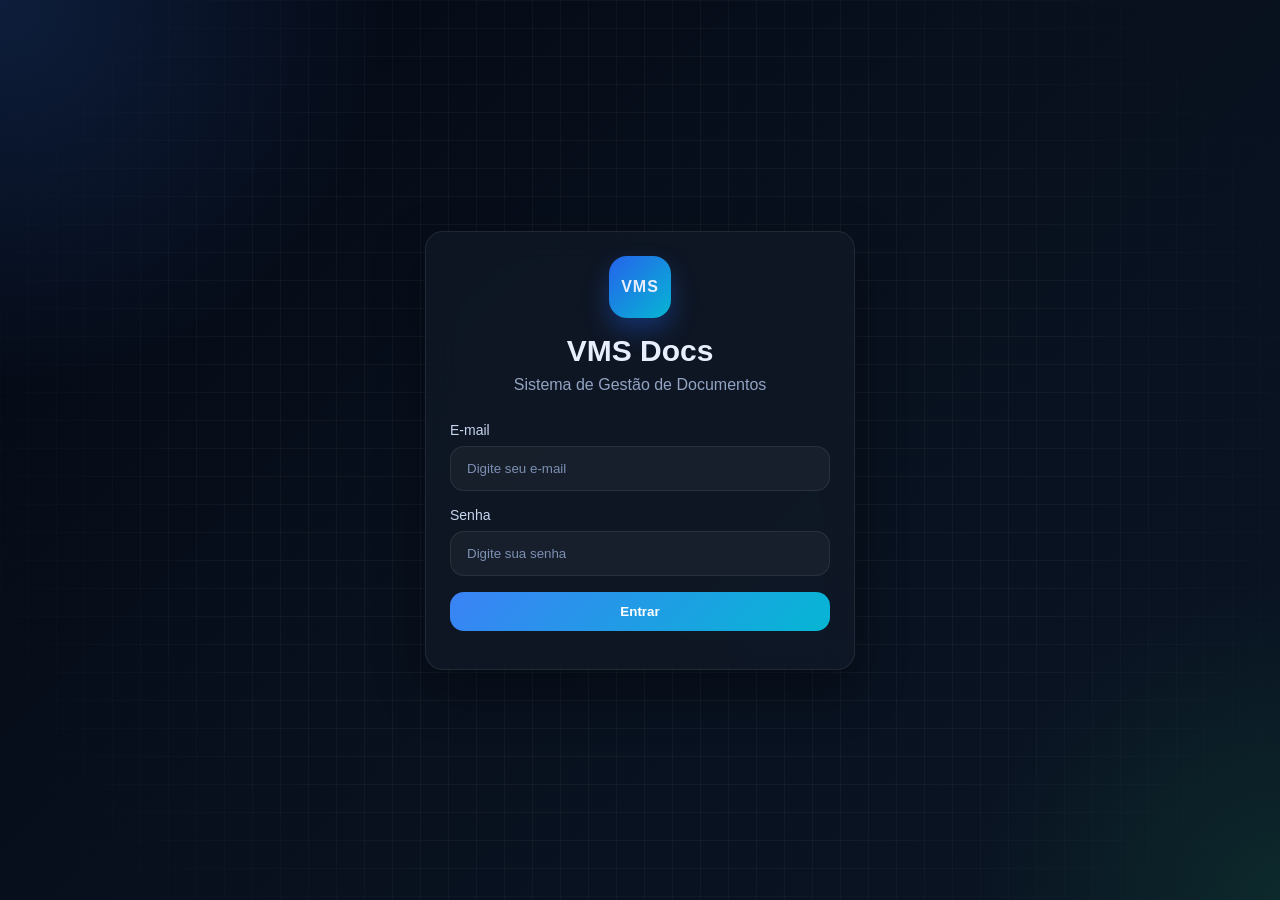
==== frontend/index.html @ 45d4e8c1 "melhorias referente as permições dos usuarios" ====
<!DOCTYPE html>
<html lang="pt-BR">
<head>
  <meta charset="UTF-8">
  <meta name="viewport" content="width=device-width,initial-scale=1.0">
  <title>VMS Docs - Login</title>
  <link rel="stylesheet" href="css/style.css">
</head>
<body class="auth-body">
  <div class="bg-grid"></div>

  <main class="auth-wrapper">
    <section class="glass-card auth-card">
      <div class="brand-block">
        <div class="brand-badge">VMS</div>
        <h1>VMS Docs</h1>
        <p>Sistema de Gestão de Documentos</p>
      </div>

      <div class="form-group">
        <label for="email">E-mail</label>
        <input id="email" type="email" placeholder="Digite seu e-mail">
      </div>

      <div class="form-group">
        <label for="password">Senha</label>
        <input id="password" type="password" placeholder="Digite sua senha">
      </div>

      <button class="btn-primary full" onclick="login()">Entrar</button>
      <p id="msg" class="form-message"></p>
    </section>
  </main>

  <script src="js/api.js"></script>
</body>
</html>
---- frontend/css/style.css ----
:root {
  --bg: #07111f;
  --card: rgba(17, 25, 40, 0.72);
  --card-border: rgba(255, 255, 255, 0.08);
  --text: #e8eefc;
  --muted: #93a4c3;
  --primary: #3b82f6;
  --primary-hover: #2563eb;
  --danger: #ef4444;
  --shadow: 0 20px 50px rgba(0, 0, 0, 0.35);
  --radius: 18px;
}

* { box-sizing: border-box; }

body {
  margin: 0;
  font-family: Inter, Arial, sans-serif;
  color: var(--text);
  background:
    radial-gradient(circle at top left, rgba(59,130,246,0.18), transparent 25%),
    radial-gradient(circle at bottom right, rgba(34,197,94,0.12), transparent 20%),
    linear-gradient(135deg, #030712, #08101d 45%, #0a1424);
  min-height: 100vh;
}

.bg-grid {
  position: fixed;
  inset: 0;
  background-image:
    linear-gradient(rgba(255,255,255,0.04) 1px, transparent 1px),
    linear-gradient(90deg, rgba(255,255,255,0.04) 1px, transparent 1px);
  background-size: 28px 28px;
  mask-image: radial-gradient(circle at center, black 50%, transparent 95%);
  pointer-events: none;
}

.auth-wrapper {
  min-height: 100vh;
  display: flex;
  align-items: center;
  justify-content: center;
  padding: 24px;
}

.glass-card,
.glass-bar {
  backdrop-filter: blur(16px);
  -webkit-backdrop-filter: blur(16px);
  background: var(--card);
  border: 1px solid var(--card-border);
  box-shadow: var(--shadow);
}

.auth-card {
  width: 100%;
  max-width: 430px;
  padding: 32px;
  border-radius: var(--radius);
}

.brand-block { text-align: center; margin-bottom: 28px; }

.brand-badge {
  width: 62px;
  height: 62px;
  margin: 0 auto 16px;
  border-radius: 18px;
  display: grid;
  place-items: center;
  font-weight: 700;
  letter-spacing: 1px;
  background: linear-gradient(135deg, #2563eb, #06b6d4);
  box-shadow: 0 12px 25px rgba(37, 99, 235, 0.35);
}

.brand-badge.small {
  width: 44px;
  height: 44px;
  margin: 0;
  font-size: 12px;
}

.brand-block h1 { margin: 0; font-size: 30px; }
.brand-block p { margin-top: 8px; color: var(--muted); }

.form-group { margin-bottom: 16px; }

label {
  display: block;
  margin-bottom: 8px;
  color: #c8d5ef;
  font-size: 14px;
}

input, select {
  width: 100%;
  padding: 14px 16px;
  border-radius: 14px;
  border: 1px solid rgba(255,255,255,0.08);
  background: rgba(255,255,255,0.04);
  color: var(--text);
  outline: none;
}

input::placeholder { color: #7d90b3; }

button {
  border: none;
  border-radius: 14px;
  padding: 12px 18px;
  font-weight: 600;
  cursor: pointer;
  transition: 0.2s ease;
}

button:hover { transform: translateY(-1px); }
.full { width: 100%; }

.btn-primary {
  background: linear-gradient(135deg, var(--primary), #06b6d4);
  color: white;
}

.btn-primary:hover {
  background: linear-gradient(135deg, var(--primary-hover), #0891b2);
}

.btn-secondary {
  background: rgba(255,255,255,0.08);
  color: var(--text);
}

.btn-danger {
  background: rgba(239,68,68,0.18);
  color: #fecaca;
}

.form-message {
  margin-top: 14px;
  color: var(--muted);
  font-size: 14px;
}

.layout {
  display: grid;
  grid-template-columns: 260px 1fr;
  gap: 20px;
  padding: 20px;
}

.sidebar {
  min-height: calc(100vh - 40px);
  border-radius: var(--radius);
  padding: 20px;
  display: flex;
  flex-direction: column;
  gap: 20px;
}

.sidebar-brand {
  display: flex;
  gap: 12px;
  align-items: center;
}

.sidebar-brand h2 {
  margin: 0;
  font-size: 20px;
}

.sidebar-brand p {
  margin: 4px 0 0;
  color: var(--muted);
  font-size: 13px;
}

.sidebar-nav {
  display: flex;
  flex-direction: column;
  gap: 8px;
}

.sidebar-nav a {
  color: #d7e3fb;
  text-decoration: none;
  padding: 12px 14px;
  border-radius: 12px;
  background: rgba(255,255,255,0.03);
}

.sidebar-nav a.active,
.sidebar-nav a:hover {
  background: rgba(59,130,246,0.16);
}

.content {
  display: flex;
  flex-direction: column;
  gap: 20px;
}

.topbar {
  border-radius: var(--radius);
  padding: 18px 24px;
}

.topbar h1 {
  margin: 0;
}

.topbar p {
  margin: 6px 0 0;
  color: var(--muted);
}

.glass-card {
  border-radius: var(--radius);
  padding: 24px;
}

.toolbar {
  display: flex;
  gap: 10px;
  margin-bottom: 20px;
}

.grid-2 {
  display: grid;
  grid-template-columns: 1fr 1fr;
  gap: 20px;
}

.table-wrapper {
  overflow-x: auto;
}

.modern-table {
  width: 100%;
  border-collapse: collapse;
}

.modern-table thead th {
  text-align: left;
  font-size: 13px;
  color: #b7c5e0;
  padding: 14px 12px;
  border-bottom: 1px solid rgba(255,255,255,0.08);
}

.modern-table tbody td {
  padding: 14px 12px;
  border-bottom: 1px solid rgba(255,255,255,0.06);
}

.modern-table tbody tr:hover {
  background: rgba(255,255,255,0.03);
}

.status-badge {
  display: inline-flex;
  align-items: center;
  padding: 6px 10px;
  border-radius: 999px;
  font-size: 12px;
  font-weight: 700;
}

.status-pending {
  background: rgba(245,158,11,0.16);
  color: #fcd34d;
}

.status-signed,
.status-read {
  background: rgba(34,197,94,0.16);
  color: #86efac;
}

.status-sent {
  background: rgba(59,130,246,0.16);
  color: #93c5fd;
}

.status-returned {
  background: rgba(168,85,247,0.18);
  color: #d8b4fe;
}

.action-row {
  display: flex;
  gap: 8px;
  flex-wrap: wrap;
}

.small-btn {
  padding: 8px 12px;
  border-radius: 10px;
  font-size: 12px;
}

.viewer-card {
  min-height: 520px;
}

.viewer-toolbar {
  display: flex;
  justify-content: space-between;
  gap: 16px;
  align-items: flex-start;
  margin-bottom: 18px;
}

.muted-text {
  color: var(--muted);
}

.pdf-container {
  display: flex;
  flex-direction: column;
  gap: 24px;
}

.pdf-page-wrapper {
  position: relative;
  width: fit-content;
  max-width: 100%;
}

.pdf-page-canvas {
  border: 1px solid rgba(255,255,255,0.1);
  border-radius: 12px;
  display: block;
  max-width: 100%;
}

.signature-preview {
  position: absolute;
  width: 230px;
  min-height: 72px;
  background: rgba(235, 244, 255, 0.95);
  border: 2px solid #2563eb;
  border-radius: 10px;
  padding: 8px;
  color: #111827;
  font-size: 12px;
  pointer-events: none;
  box-shadow: 0 8px 20px rgba(0,0,0,0.15);
}

.folders-grid {
  display: grid;
  grid-template-columns: repeat(auto-fill, minmax(220px, 1fr));
  gap: 18px;
  margin-top: 18px;
}

.folder-card {
  border-radius: 18px;
  padding: 20px;
  background: rgba(255,255,255,0.04);
  border: 1px solid rgba(255,255,255,0.06);
  cursor: pointer;
  transition: 0.2s ease;
}

.folder-card:hover {
  transform: translateY(-3px);
  background: rgba(59,130,246,0.10);
  border-color: rgba(59,130,246,0.25);
}

.folder-icon {
  font-size: 42px;
  margin-bottom: 12px;
}

.folder-card h4 {
  margin: 0 0 8px;
  font-size: 18px;
  color: var(--text);
}

.folder-card p {
  margin: 0;
  color: var(--muted);
  font-size: 14px;
}

@media (max-width: 980px) {
  .layout {
    grid-template-columns: 1fr;
  }

  .sidebar {
    min-height: auto;
  }

  .grid-2 {
    grid-template-columns: 1fr;
  }

  .toolbar,
  .viewer-toolbar {
    flex-direction: column;
  }
}
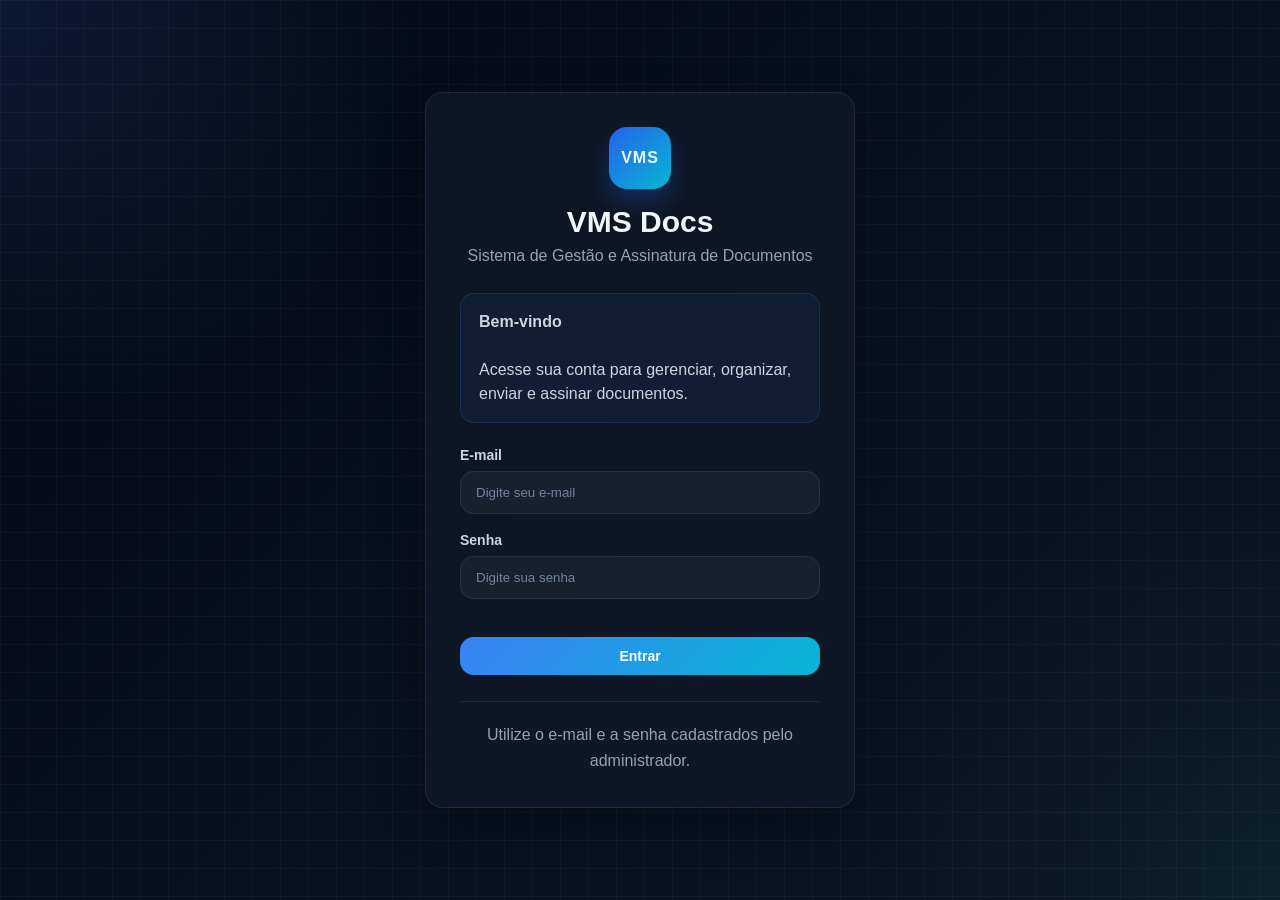
==== commit 9fb04080: "melhoriras de forma geral no sistema" ====
--- a/frontend/index.html
+++ b/frontend/index.html
@@ -1,37 +1,190 @@
 <!DOCTYPE html>
 <html lang="pt-BR">
+
 <head>
-  <meta charset="UTF-8">
-  <meta name="viewport" content="width=device-width,initial-scale=1.0">
-  <title>VMS Docs - Login</title>
-  <link rel="stylesheet" href="css/style.css">
+
+    <meta charset="UTF-8">
+
+    <meta
+            name="viewport"
+            content="width=device-width, initial-scale=1.0"
+    >
+
+    <title>
+        Login - VMS Docs
+    </title>
+
+    <link
+            rel="stylesheet"
+            href="css/style.css"
+    >
+
 </head>
-<body class="auth-body">
-  <div class="bg-grid"></div>
 
-  <main class="auth-wrapper">
-    <section class="glass-card auth-card">
-      <div class="brand-block">
-        <div class="brand-badge">VMS</div>
-        <h1>VMS Docs</h1>
-        <p>Sistema de Gestão de Documentos</p>
-      </div>
 
-      <div class="form-group">
-        <label for="email">E-mail</label>
-        <input id="email" type="email" placeholder="Digite seu e-mail">
-      </div>
+<body>
 
-      <div class="form-group">
-        <label for="password">Senha</label>
-        <input id="password" type="password" placeholder="Digite sua senha">
-      </div>
+<div class="bg-grid"></div>
 
-      <button class="btn-primary full" onclick="login()">Entrar</button>
-      <p id="msg" class="form-message"></p>
+
+<div class="auth-wrapper">
+
+    <section class="auth-card glass-card">
+
+
+        <!-- =========================================
+             MARCA
+        ========================================== -->
+
+        <div class="brand-block">
+
+            <div class="brand-badge">
+                VMS
+            </div>
+
+            <h1>
+                VMS Docs
+            </h1>
+
+            <p>
+                Sistema de Gestão e Assinatura de Documentos
+            </p>
+
+        </div>
+
+
+        <!-- =========================================
+             APRESENTAÇÃO
+        ========================================== -->
+
+        <div
+                class="info-box"
+                style="margin-bottom: 24px;"
+        >
+
+            <strong>
+                Bem-vindo
+            </strong>
+
+            <br><br>
+
+            Acesse sua conta para gerenciar,
+            organizar, enviar e assinar documentos.
+
+        </div>
+
+
+        <!-- =========================================
+             LOGIN
+        ========================================== -->
+
+        <div class="form-group">
+
+            <label for="email">
+                E-mail
+            </label>
+
+            <input
+                    type="email"
+                    id="email"
+                    placeholder="Digite seu e-mail"
+                    autocomplete="email"
+            >
+
+        </div>
+
+
+        <div class="form-group">
+
+            <label for="password">
+                Senha
+            </label>
+
+            <input
+                    type="password"
+                    id="password"
+                    placeholder="Digite sua senha"
+                    autocomplete="current-password"
+            >
+
+        </div>
+
+
+        <!-- MENSAGEM -->
+
+        <div
+                id="msg"
+                class="form-message"
+        ></div>
+
+
+        <!-- BOTÃO -->
+
+        <button
+                class="btn-primary full"
+                onclick="login()"
+        >
+            Entrar
+        </button>
+
+
+        <!-- =========================================
+             INFORMAÇÕES
+        ========================================== -->
+
+        <div
+                style="
+                    margin-top: 26px;
+                    padding-top: 20px;
+                    border-top: 1px solid var(--border);
+                "
+        >
+
+            <p
+                    class="muted-text"
+                    style="
+                        margin: 0;
+                        text-align: center;
+                        line-height: 1.6;
+                    "
+            >
+                Utilize o e-mail e a senha
+                cadastrados pelo administrador.
+            </p>
+
+        </div>
+
+
     </section>
-  </main>
 
-  <script src="js/api.js"></script>
+</div>
+
+
+<script src="js/api.js"></script>
+
+
+<script>
+
+    /*
+     * Permite entrar pressionando ENTER.
+     */
+
+    document.addEventListener(
+        "keydown",
+        function (event) {
+
+            if (
+                event.key === "Enter"
+            ) {
+
+                login();
+            }
+        }
+    );
+
+</script>
+
+
 </body>
+
 </html>
--- a/frontend/css/style.css
+++ b/frontend/css/style.css
@@ -1,407 +1,1852 @@
 :root {
-  --bg: #07111f;
-  --card: rgba(17, 25, 40, 0.72);
-  --card-border: rgba(255, 255, 255, 0.08);
-  --text: #e8eefc;
-  --muted: #93a4c3;
-  --primary: #3b82f6;
-  --primary-hover: #2563eb;
-  --danger: #ef4444;
-  --shadow: 0 20px 50px rgba(0, 0, 0, 0.35);
-  --radius: 18px;
-}
-
-* { box-sizing: border-box; }
+    --bg-main: #07111f;
+    --bg-secondary: #0c1727;
+
+    --card-bg: rgba(17, 25, 40, 0.78);
+    --card-bg-soft: rgba(255, 255, 255, 0.035);
+
+    --border: rgba(255, 255, 255, 0.08);
+    --border-strong: rgba(255, 255, 255, 0.14);
+
+    --text-primary: #f1f5f9;
+    --text-secondary: #cbd5e1;
+    --text-muted: #94a3b8;
+
+    --primary: #3b82f6;
+    --primary-hover: #2563eb;
+    --primary-soft: rgba(59, 130, 246, 0.14);
+
+    --success: #22c55e;
+    --success-soft: rgba(34, 197, 94, 0.14);
+
+    --warning: #f59e0b;
+    --warning-soft: rgba(245, 158, 11, 0.14);
+
+    --danger: #ef4444;
+    --danger-soft: rgba(239, 68, 68, 0.14);
+
+    --purple: #a855f7;
+    --purple-soft: rgba(168, 85, 247, 0.15);
+
+    --radius-sm: 10px;
+    --radius-md: 14px;
+    --radius-lg: 18px;
+
+    --shadow:
+        0 18px 45px rgba(0, 0, 0, 0.28);
+}
+
+
+/* =====================================================
+   TEMA CLARO
+===================================================== */
+
+html[data-theme="light"] {
+    --bg-main: #f4f7fb;
+    --bg-secondary: #ffffff;
+
+    --card-bg: rgba(255, 255, 255, 0.94);
+    --card-bg-soft: rgba(15, 23, 42, 0.035);
+
+    --border: rgba(15, 23, 42, 0.12);
+    --border-strong: rgba(15, 23, 42, 0.20);
+
+    --text-primary: #172033;
+    --text-secondary: #334155;
+    --text-muted: #64748b;
+
+    --primary: #2563eb;
+    --primary-hover: #1d4ed8;
+    --primary-soft: rgba(37, 99, 235, 0.10);
+
+    --success: #16a34a;
+    --success-soft: rgba(22, 163, 74, 0.10);
+
+    --warning: #d97706;
+    --warning-soft: rgba(217, 119, 6, 0.10);
+
+    --danger: #dc2626;
+    --danger-soft: rgba(220, 38, 38, 0.10);
+
+    --purple: #9333ea;
+    --purple-soft: rgba(147, 51, 234, 0.10);
+
+    --shadow:
+        0 18px 45px rgba(15, 23, 42, 0.10);
+}
+
+
+/* =====================================================
+   RESET
+===================================================== */
+
+* {
+    box-sizing: border-box;
+}
+
+html {
+    scroll-behavior: smooth;
+}
 
 body {
-  margin: 0;
-  font-family: Inter, Arial, sans-serif;
-  color: var(--text);
-  background:
-    radial-gradient(circle at top left, rgba(59,130,246,0.18), transparent 25%),
-    radial-gradient(circle at bottom right, rgba(34,197,94,0.12), transparent 20%),
-    linear-gradient(135deg, #030712, #08101d 45%, #0a1424);
-  min-height: 100vh;
-}
+    margin: 0;
+
+    min-height: 100vh;
+
+    font-family:
+        Inter,
+        Arial,
+        Helvetica,
+        sans-serif;
+
+    color:
+        var(--text-primary);
+
+    background:
+        radial-gradient(
+            circle at top left,
+            rgba(59, 130, 246, 0.15),
+            transparent 28%
+        ),
+        radial-gradient(
+            circle at bottom right,
+            rgba(34, 197, 94, 0.08),
+            transparent 25%
+        ),
+        linear-gradient(
+            135deg,
+            #030712,
+            #08101d 45%,
+            #0a1424
+        );
+}
+
+html[data-theme="light"] body {
+    background:
+        radial-gradient(
+            circle at top left,
+            rgba(37, 99, 235, 0.08),
+            transparent 28%
+        ),
+        radial-gradient(
+            circle at bottom right,
+            rgba(14, 165, 233, 0.06),
+            transparent 25%
+        ),
+        linear-gradient(
+            135deg,
+            #f8fafc,
+            #f1f5f9 45%,
+            #eaf0f8
+        );
+}
+
+a {
+    color: inherit;
+}
+
+button,
+input,
+select,
+textarea {
+    font-family: inherit;
+}
+
+
+/* =====================================================
+   FUNDO
+===================================================== */
 
 .bg-grid {
-  position: fixed;
-  inset: 0;
-  background-image:
-    linear-gradient(rgba(255,255,255,0.04) 1px, transparent 1px),
-    linear-gradient(90deg, rgba(255,255,255,0.04) 1px, transparent 1px);
-  background-size: 28px 28px;
-  mask-image: radial-gradient(circle at center, black 50%, transparent 95%);
-  pointer-events: none;
-}
-
-.auth-wrapper {
-  min-height: 100vh;
-  display: flex;
-  align-items: center;
-  justify-content: center;
-  padding: 24px;
-}
+    position: fixed;
+
+    inset: 0;
+
+    pointer-events: none;
+
+    background-image:
+        linear-gradient(
+            rgba(255, 255, 255, 0.035) 1px,
+            transparent 1px
+        ),
+        linear-gradient(
+            90deg,
+            rgba(255, 255, 255, 0.035) 1px,
+            transparent 1px
+        );
+
+    background-size:
+        28px 28px;
+}
+
+html[data-theme="light"] .bg-grid {
+    background-image:
+        linear-gradient(
+            rgba(15, 23, 42, 0.045) 1px,
+            transparent 1px
+        ),
+        linear-gradient(
+            90deg,
+            rgba(15, 23, 42, 0.045) 1px,
+            transparent 1px
+        );
+}
+
+
+/* =====================================================
+   CARDS
+===================================================== */
 
 .glass-card,
 .glass-bar {
-  backdrop-filter: blur(16px);
-  -webkit-backdrop-filter: blur(16px);
-  background: var(--card);
-  border: 1px solid var(--card-border);
-  box-shadow: var(--shadow);
+    background:
+        var(--card-bg);
+
+    border:
+        1px solid
+        var(--border);
+
+    box-shadow:
+        var(--shadow);
+
+    backdrop-filter:
+        blur(16px);
+
+    -webkit-backdrop-filter:
+        blur(16px);
+}
+
+.glass-card {
+    border-radius:
+        var(--radius-lg);
+
+    padding:
+        24px;
+}
+
+.glass-bar {
+    border-radius:
+        var(--radius-lg);
+}
+
+
+/* =====================================================
+   LOGIN
+===================================================== */
+
+.auth-wrapper {
+    min-height:
+        100vh;
+
+    display:
+        flex;
+
+    align-items:
+        center;
+
+    justify-content:
+        center;
+
+    padding:
+        24px;
 }
 
 .auth-card {
-  width: 100%;
-  max-width: 430px;
-  padding: 32px;
-  border-radius: var(--radius);
-}
-
-.brand-block { text-align: center; margin-bottom: 28px; }
+    width:
+        100%;
+
+    max-width:
+        430px;
+
+    padding:
+        34px;
+}
+
+.brand-block {
+    text-align:
+        center;
+
+    margin-bottom:
+        28px;
+}
 
 .brand-badge {
-  width: 62px;
-  height: 62px;
-  margin: 0 auto 16px;
-  border-radius: 18px;
-  display: grid;
-  place-items: center;
-  font-weight: 700;
-  letter-spacing: 1px;
-  background: linear-gradient(135deg, #2563eb, #06b6d4);
-  box-shadow: 0 12px 25px rgba(37, 99, 235, 0.35);
+    width:
+        62px;
+
+    height:
+        62px;
+
+    margin:
+        0 auto 16px;
+
+    border-radius:
+        18px;
+
+    display:
+        grid;
+
+    place-items:
+        center;
+
+    font-weight:
+        800;
+
+    letter-spacing:
+        1px;
+
+    background:
+        linear-gradient(
+            135deg,
+            #2563eb,
+            #06b6d4
+        );
+
+    box-shadow:
+        0 12px 25px
+        rgba(37, 99, 235, 0.3);
 }
 
 .brand-badge.small {
-  width: 44px;
-  height: 44px;
-  margin: 0;
-  font-size: 12px;
-}
-
-.brand-block h1 { margin: 0; font-size: 30px; }
-.brand-block p { margin-top: 8px; color: var(--muted); }
-
-.form-group { margin-bottom: 16px; }
+    width:
+        44px;
+
+    height:
+        44px;
+
+    margin:
+        0;
+
+    font-size:
+        12px;
+}
+
+.brand-block h1 {
+    margin:
+        0;
+
+    font-size:
+        30px;
+}
+
+.brand-block p {
+    margin:
+        8px 0 0;
+
+    color:
+        var(--text-muted);
+}
+
+
+/* =====================================================
+   FORMULÁRIOS
+===================================================== */
+
+.form-group {
+    margin-bottom:
+        18px;
+}
 
 label {
-  display: block;
-  margin-bottom: 8px;
-  color: #c8d5ef;
-  font-size: 14px;
-}
-
-input, select {
-  width: 100%;
-  padding: 14px 16px;
-  border-radius: 14px;
-  border: 1px solid rgba(255,255,255,0.08);
-  background: rgba(255,255,255,0.04);
-  color: var(--text);
-  outline: none;
-}
-
-input::placeholder { color: #7d90b3; }
+    display:
+        block;
+
+    margin-bottom:
+        8px;
+
+    font-size:
+        14px;
+
+    font-weight:
+        600;
+
+    color:
+        var(--text-secondary);
+}
+
+input,
+select,
+textarea {
+    width:
+        100%;
+
+    padding:
+        13px 15px;
+
+    color:
+        var(--text-primary);
+
+    background:
+        rgba(255, 255, 255, 0.045);
+
+    border:
+        1px solid
+        var(--border);
+
+    border-radius:
+        var(--radius-md);
+
+    outline:
+        none;
+}
+
+input:focus,
+select:focus,
+textarea:focus {
+    border-color:
+        rgba(59, 130, 246, 0.7);
+
+    box-shadow:
+        0 0 0 3px
+        rgba(59, 130, 246, 0.1);
+}
+
+input::placeholder,
+textarea::placeholder {
+    color:
+        #73839f;
+}
+
+textarea {
+    resize:
+        vertical;
+
+    min-height:
+        110px;
+}
+
+select option {
+    background:
+        #111827;
+
+    color:
+        white;
+}
+
+html[data-theme="light"] input,
+html[data-theme="light"] select,
+html[data-theme="light"] textarea {
+    color:
+        #172033;
+
+    background:
+        rgba(255, 255, 255, 0.88);
+
+    border-color:
+        rgba(15, 23, 42, 0.14);
+}
+
+html[data-theme="light"] input::placeholder,
+html[data-theme="light"] textarea::placeholder {
+    color:
+        #94a3b8;
+}
+
+html[data-theme="light"] select option {
+    color:
+        #172033;
+
+    background:
+        white;
+}
+
+.form-message {
+    margin-top:
+        14px;
+
+    min-height:
+        20px;
+
+    color:
+        var(--text-muted);
+
+    font-size:
+        14px;
+}
+
+
+/* =====================================================
+   BOTÕES
+===================================================== */
 
 button {
-  border: none;
-  border-radius: 14px;
-  padding: 12px 18px;
-  font-weight: 600;
-  cursor: pointer;
-  transition: 0.2s ease;
-}
-
-button:hover { transform: translateY(-1px); }
-.full { width: 100%; }
+    border:
+        none;
+
+    border-radius:
+        var(--radius-md);
+
+    padding:
+        11px 17px;
+
+    font-size:
+        14px;
+
+    font-weight:
+        700;
+
+    cursor:
+        pointer;
+
+    transition:
+        0.15s;
+}
+
+button:hover {
+    transform:
+        translateY(-1px);
+}
+
+button:disabled {
+    cursor:
+        not-allowed;
+
+    opacity:
+        0.55;
+
+    transform:
+        none;
+}
+
+.full {
+    width:
+        100%;
+}
 
 .btn-primary {
-  background: linear-gradient(135deg, var(--primary), #06b6d4);
-  color: white;
+    color:
+        white;
+
+    background:
+        linear-gradient(
+            135deg,
+            var(--primary),
+            #06b6d4
+        );
 }
 
 .btn-primary:hover {
-  background: linear-gradient(135deg, var(--primary-hover), #0891b2);
+    background:
+        linear-gradient(
+            135deg,
+            var(--primary-hover),
+            #0891b2
+        );
 }
 
 .btn-secondary {
-  background: rgba(255,255,255,0.08);
-  color: var(--text);
+    color:
+        var(--text-primary);
+
+    background:
+        rgba(255, 255, 255, 0.075);
+
+    border:
+        1px solid
+        var(--border);
+}
+
+html[data-theme="light"] .btn-secondary {
+    color:
+        #334155;
+
+    background:
+        rgba(15, 23, 42, 0.05);
+
+    border:
+        1px solid
+        rgba(15, 23, 42, 0.12);
 }
 
 .btn-danger {
-  background: rgba(239,68,68,0.18);
-  color: #fecaca;
-}
-
-.form-message {
-  margin-top: 14px;
-  color: var(--muted);
-  font-size: 14px;
-}
+    color:
+        #fecaca;
+
+    background:
+        var(--danger-soft);
+}
+
+.small-btn {
+    padding:
+        8px 12px;
+
+    font-size:
+        12px;
+
+    border-radius:
+        var(--radius-sm);
+}
+
+
+/* =====================================================
+   LAYOUT
+===================================================== */
 
 .layout {
-  display: grid;
-  grid-template-columns: 260px 1fr;
-  gap: 20px;
-  padding: 20px;
-}
+    display:
+        grid;
+
+    grid-template-columns:
+        270px 1fr;
+
+    gap:
+        20px;
+
+    padding:
+        20px;
+
+    min-height:
+        100vh;
+}
+
+
+/* =====================================================
+   SIDEBAR
+===================================================== */
 
 .sidebar {
-  min-height: calc(100vh - 40px);
-  border-radius: var(--radius);
-  padding: 20px;
-  display: flex;
-  flex-direction: column;
-  gap: 20px;
+    min-height:
+        calc(100vh - 40px);
+
+    padding:
+        20px;
+
+    display:
+        flex;
+
+    flex-direction:
+        column;
+
+    gap:
+        22px;
+
+    position:
+        sticky;
+
+    top:
+        20px;
+
+    align-self:
+        start;
 }
 
 .sidebar-brand {
-  display: flex;
-  gap: 12px;
-  align-items: center;
+    display:
+        flex;
+
+    gap:
+        12px;
+
+    align-items:
+        center;
+
+    padding-bottom:
+        18px;
+
+    border-bottom:
+        1px solid
+        var(--border);
 }
 
 .sidebar-brand h2 {
-  margin: 0;
-  font-size: 20px;
+    margin:
+        0;
+
+    font-size:
+        20px;
 }
 
 .sidebar-brand p {
-  margin: 4px 0 0;
-  color: var(--muted);
-  font-size: 13px;
+    margin:
+        4px 0 0;
+
+    color:
+        var(--text-muted);
+
+    font-size:
+        12px;
+}
+
+.sidebar-section {
+    margin-top:
+        4px;
+}
+
+.sidebar-title {
+    margin:
+        0 0 8px;
+
+    padding:
+        0 10px;
+
+    color:
+        #64748b;
+
+    font-size:
+        11px;
+
+    font-weight:
+        800;
+
+    letter-spacing:
+        0.08em;
+
+    text-transform:
+        uppercase;
 }
 
 .sidebar-nav {
-  display: flex;
-  flex-direction: column;
-  gap: 8px;
+    display:
+        flex;
+
+    flex-direction:
+        column;
+
+    gap:
+        6px;
 }
 
 .sidebar-nav a {
-  color: #d7e3fb;
-  text-decoration: none;
-  padding: 12px 14px;
-  border-radius: 12px;
-  background: rgba(255,255,255,0.03);
-}
-
-.sidebar-nav a.active,
+    display:
+        flex;
+
+    align-items:
+        center;
+
+    min-height:
+        44px;
+
+    padding:
+        11px 13px;
+
+    color:
+        #d7e3fb;
+
+    text-decoration:
+        none;
+
+    border:
+        1px solid
+        transparent;
+
+    border-radius:
+        12px;
+}
+
 .sidebar-nav a:hover {
-  background: rgba(59,130,246,0.16);
-}
+    background:
+        rgba(59, 130, 246, 0.09);
+}
+
+.sidebar-nav a.active {
+    background:
+        var(--primary-soft);
+
+    border-color:
+        rgba(59, 130, 246, 0.25);
+
+    color:
+        white;
+}
+
+html[data-theme="light"] .sidebar-nav a {
+    color:
+        #334155;
+}
+
+html[data-theme="light"] .sidebar-nav a:hover {
+    color:
+        #172033;
+
+    background:
+        rgba(37, 99, 235, 0.07);
+}
+
+html[data-theme="light"] .sidebar-nav a.active {
+    color:
+        #1e3a8a;
+
+    background:
+        rgba(37, 99, 235, 0.12);
+}
+
+
+/* =====================================================
+   ADMIN
+===================================================== */
+
+[data-admin-only] {
+    display:
+        none !important;
+}
+
+[data-admin-only].admin-visible {
+    display:
+        block !important;
+}
+
+
+/* =====================================================
+   CONTEÚDO
+===================================================== */
 
 .content {
-  display: flex;
-  flex-direction: column;
-  gap: 20px;
-}
+    display:
+        flex;
+
+    flex-direction:
+        column;
+
+    gap:
+        20px;
+
+    min-width:
+        0;
+}
+
+
+/* =====================================================
+   TOPO
+===================================================== */
 
 .topbar {
-  border-radius: var(--radius);
-  padding: 18px 24px;
+    padding:
+        22px 26px;
+
+    display:
+        flex;
+
+    align-items:
+        center;
+
+    justify-content:
+        space-between;
+
+    gap:
+        20px;
 }
 
 .topbar h1 {
-  margin: 0;
+    margin:
+        0;
+
+    font-size:
+        26px;
 }
 
 .topbar p {
-  margin: 6px 0 0;
-  color: var(--muted);
-}
-
-.glass-card {
-  border-radius: var(--radius);
-  padding: 24px;
-}
+    margin:
+        7px 0 0;
+
+    max-width:
+        760px;
+
+    color:
+        var(--text-muted);
+
+    line-height:
+        1.5;
+}
+
+.section-header {
+    display:
+        flex;
+
+    justify-content:
+        space-between;
+
+    align-items:
+        center;
+
+    gap:
+        16px;
+
+    margin-bottom:
+        20px;
+}
+
+.section-title {
+    margin:
+        0;
+
+    font-size:
+        18px;
+}
+
+.section-description {
+    margin:
+        5px 0 0;
+
+    color:
+        var(--text-muted);
+
+    font-size:
+        14px;
+}
+
+
+/* =====================================================
+   DASHBOARD
+===================================================== */
+
+.stats-grid {
+    display:
+        grid;
+
+    grid-template-columns:
+        repeat(4, minmax(0, 1fr));
+
+    gap:
+        16px;
+}
+
+.stat-card {
+    min-height:
+        135px;
+
+    padding:
+        22px;
+
+    border:
+        1px solid
+        var(--border);
+
+    border-radius:
+        var(--radius-lg);
+
+    background:
+        var(--card-bg);
+
+    box-shadow:
+        var(--shadow);
+}
+
+.stat-label {
+    display:
+        block;
+
+    margin-bottom:
+        12px;
+
+    color:
+        var(--text-muted);
+
+    font-size:
+        13px;
+
+    font-weight:
+        700;
+}
+
+.stat-value {
+    display:
+        block;
+
+    margin-bottom:
+        5px;
+
+    font-size:
+        32px;
+
+    font-weight:
+        800;
+}
+
+.stat-help {
+    color:
+        var(--text-muted);
+
+    font-size:
+        12px;
+}
+
+.quick-actions {
+    display:
+        grid;
+
+    grid-template-columns:
+        repeat(3, minmax(0, 1fr));
+
+    gap:
+        14px;
+}
+
+.quick-action {
+    display:
+        flex;
+
+    align-items:
+        center;
+
+    gap:
+        14px;
+
+    padding:
+        18px;
+
+    color:
+        var(--text-primary);
+
+    text-decoration:
+        none;
+
+    border:
+        1px solid
+        var(--border);
+
+    border-radius:
+        var(--radius-md);
+
+    background:
+        var(--card-bg-soft);
+}
+
+.quick-action-icon {
+    width:
+        42px;
+
+    height:
+        42px;
+
+    display:
+        grid;
+
+    place-items:
+        center;
+
+    border-radius:
+        12px;
+
+    background:
+        var(--primary-soft);
+}
+
+
+/* =====================================================
+   TOOLBAR
+===================================================== */
 
 .toolbar {
-  display: flex;
-  gap: 10px;
-  margin-bottom: 20px;
-}
+    display:
+        flex;
+
+    align-items:
+        center;
+
+    gap:
+        10px;
+
+    flex-wrap:
+        wrap;
+
+    margin-bottom:
+        20px;
+}
+
+.toolbar input {
+    flex:
+        1;
+
+    min-width:
+        220px;
+}
+
+
+/* =====================================================
+   GRIDS
+===================================================== */
 
 .grid-2 {
-  display: grid;
-  grid-template-columns: 1fr 1fr;
-  gap: 20px;
-}
+    display:
+        grid;
+
+    grid-template-columns:
+        1fr 1fr;
+
+    gap:
+        20px;
+}
+
+.grid-3 {
+    display:
+        grid;
+
+    grid-template-columns:
+        repeat(3, 1fr);
+
+    gap:
+        20px;
+}
+
+
+/* =====================================================
+   TABELAS
+===================================================== */
 
 .table-wrapper {
-  overflow-x: auto;
+    width:
+        100%;
+
+    overflow-x:
+        auto;
+
+    border:
+        1px solid
+        var(--border);
+
+    border-radius:
+        var(--radius-md);
 }
 
 .modern-table {
-  width: 100%;
-  border-collapse: collapse;
+    width:
+        100%;
+
+    min-width:
+        700px;
+
+    border-collapse:
+        collapse;
+}
+
+.modern-table thead {
+    background:
+        rgba(255, 255, 255, 0.035);
+}
+
+html[data-theme="light"] .modern-table thead {
+    background:
+        #edf2f8;
 }
 
 .modern-table thead th {
-  text-align: left;
-  font-size: 13px;
-  color: #b7c5e0;
-  padding: 14px 12px;
-  border-bottom: 1px solid rgba(255,255,255,0.08);
+    padding:
+        13px 14px;
+
+    text-align:
+        left;
+
+    color:
+        #aebdd7;
+
+    font-size:
+        12px;
+
+    font-weight:
+        800;
+
+    text-transform:
+        uppercase;
+
+    border-bottom:
+        1px solid
+        var(--border);
+}
+
+html[data-theme="light"] .modern-table thead th {
+    color:
+        #475569;
 }
 
 .modern-table tbody td {
-  padding: 14px 12px;
-  border-bottom: 1px solid rgba(255,255,255,0.06);
-}
-
-.modern-table tbody tr:hover {
-  background: rgba(255,255,255,0.03);
-}
+    padding:
+        14px;
+
+    color:
+        var(--text-secondary);
+
+    border-bottom:
+        1px solid
+        rgba(255, 255, 255, 0.055);
+}
+
+html[data-theme="light"] .modern-table tbody td {
+    color:
+        #334155;
+
+    border-bottom:
+        1px solid
+        rgba(15, 23, 42, 0.08);
+}
+
+.table-title {
+    color:
+        var(--text-primary);
+
+    font-weight:
+        700;
+}
+
+
+/* =====================================================
+   STATUS
+===================================================== */
 
 .status-badge {
-  display: inline-flex;
-  align-items: center;
-  padding: 6px 10px;
-  border-radius: 999px;
-  font-size: 12px;
-  font-weight: 700;
+    display:
+        inline-flex;
+
+    align-items:
+        center;
+
+    justify-content:
+        center;
+
+    padding:
+        6px 10px;
+
+    border-radius:
+        999px;
+
+    font-size:
+        11px;
+
+    font-weight:
+        800;
 }
 
 .status-pending {
-  background: rgba(245,158,11,0.16);
-  color: #fcd34d;
+    color:
+        #fde68a;
+
+    background:
+        var(--warning-soft);
 }
 
 .status-signed,
 .status-read {
-  background: rgba(34,197,94,0.16);
-  color: #86efac;
+    color:
+        #86efac;
+
+    background:
+        var(--success-soft);
 }
 
 .status-sent {
-  background: rgba(59,130,246,0.16);
-  color: #93c5fd;
+    color:
+        #93c5fd;
+
+    background:
+        var(--primary-soft);
 }
 
 .status-returned {
-  background: rgba(168,85,247,0.18);
-  color: #d8b4fe;
-}
+    color:
+        #d8b4fe;
+
+    background:
+        var(--purple-soft);
+}
+
+
+/* =====================================================
+   AÇÕES
+===================================================== */
 
 .action-row {
-  display: flex;
-  gap: 8px;
-  flex-wrap: wrap;
-}
-
-.small-btn {
-  padding: 8px 12px;
-  border-radius: 10px;
-  font-size: 12px;
-}
+    display:
+        flex;
+
+    align-items:
+        center;
+
+    gap:
+        8px;
+
+    flex-wrap:
+        wrap;
+}
+
+
+/* =====================================================
+   CAIXAS
+===================================================== */
+
+.info-box {
+    padding:
+        16px 18px;
+
+    color:
+        var(--text-secondary);
+
+    line-height:
+        1.5;
+
+    border:
+        1px solid
+        rgba(59, 130, 246, 0.18);
+
+    border-radius:
+        var(--radius-md);
+
+    background:
+        rgba(59, 130, 246, 0.07);
+}
+
+.warning-box {
+    padding:
+        16px 18px;
+
+    color:
+        #fde68a;
+
+    border-radius:
+        var(--radius-md);
+
+    background:
+        var(--warning-soft);
+}
+
+.success-box {
+    padding:
+        16px 18px;
+
+    color:
+        #bbf7d0;
+
+    border-radius:
+        var(--radius-md);
+
+    background:
+        var(--success-soft);
+}
+
+
+/* =====================================================
+   EMPTY
+===================================================== */
+
+.empty-state {
+    padding:
+        42px 20px;
+
+    text-align:
+        center;
+
+    color:
+        var(--text-muted);
+
+    border:
+        1px dashed
+        var(--border-strong);
+
+    border-radius:
+        var(--radius-md);
+}
+
+.empty-state-icon {
+    margin-bottom:
+        12px;
+
+    font-size:
+        36px;
+}
+
+.empty-state h3 {
+    margin:
+        0 0 7px;
+
+    color:
+        var(--text-primary);
+}
+
+.empty-state p {
+    max-width:
+        480px;
+
+    margin:
+        0 auto;
+}
+
+
+/* =====================================================
+   PASSOS
+===================================================== */
+
+.steps {
+    display:
+        grid;
+
+    grid-template-columns:
+        repeat(4, 1fr);
+
+    gap:
+        12px;
+
+    margin-bottom:
+        20px;
+}
+
+.step {
+    display:
+        flex;
+
+    gap:
+        12px;
+
+    align-items:
+        center;
+
+    padding:
+        14px;
+
+    border:
+        1px solid
+        var(--border);
+
+    border-radius:
+        var(--radius-md);
+
+    background:
+        var(--card-bg-soft);
+}
+
+.step-number {
+    width:
+        32px;
+
+    height:
+        32px;
+
+    display:
+        grid;
+
+    place-items:
+        center;
+
+    border-radius:
+        50%;
+
+    color:
+        white;
+
+    font-weight:
+        800;
+
+    background:
+        var(--primary);
+}
+
+
+/* =====================================================
+   PDF
+===================================================== */
 
 .viewer-card {
-  min-height: 520px;
+    min-height:
+        520px;
 }
 
 .viewer-toolbar {
-  display: flex;
-  justify-content: space-between;
-  gap: 16px;
-  align-items: flex-start;
-  margin-bottom: 18px;
-}
+    display:
+        flex;
+
+    justify-content:
+        space-between;
+
+    align-items:
+        flex-start;
+
+    gap:
+        16px;
+
+    margin-bottom:
+        18px;
+}
+
+.pdf-container {
+    display:
+        flex;
+
+    flex-direction:
+        column;
+
+    gap:
+        24px;
+
+    align-items:
+        flex-start;
+
+    overflow-x:
+        auto;
+}
+
+.pdf-page-wrapper {
+    position:
+        relative;
+
+    width:
+        fit-content;
+
+    max-width:
+        100%;
+}
+
+.pdf-page-canvas {
+    display:
+        block;
+
+    max-width:
+        100%;
+
+    border:
+        1px solid
+        var(--border);
+
+    border-radius:
+        12px;
+
+    background:
+        white;
+}
+
+.signature-preview {
+    position:
+        absolute;
+
+    width:
+        230px;
+
+    min-height:
+        72px;
+
+    padding:
+        8px;
+
+    color:
+        #111827;
+
+    font-size:
+        12px;
+
+    pointer-events:
+        none;
+
+    border:
+        2px solid
+        #2563eb;
+
+    border-radius:
+        10px;
+
+    background:
+        rgba(235, 244, 255, 0.96);
+}
+
+
+/* =====================================================
+   PASTAS
+===================================================== */
+
+.folders-grid {
+    display:
+        grid;
+
+    grid-template-columns:
+        repeat(
+            auto-fill,
+            minmax(220px, 1fr)
+        );
+
+    gap:
+        18px;
+
+    margin-top:
+        18px;
+}
+
+.folder-card {
+    padding:
+        20px;
+
+    cursor:
+        pointer;
+
+    border:
+        1px solid
+        var(--border);
+
+    border-radius:
+        var(--radius-lg);
+
+    background:
+        var(--card-bg-soft);
+}
+
+.folder-card:hover {
+    background:
+        var(--primary-soft);
+}
+
+html[data-theme="light"] .folder-card {
+    background:
+        rgba(255, 255, 255, 0.72);
+}
+
+.folder-icon {
+    margin-bottom:
+        12px;
+
+    font-size:
+        38px;
+}
+
+.folder-card h4 {
+    margin:
+        0 0 7px;
+
+    color:
+        var(--text-primary);
+}
+
+.folder-card p {
+    margin:
+        0;
+
+    color:
+        var(--text-muted);
+
+    font-size:
+        13px;
+}
+
+
+/* =====================================================
+   TEMA NA SIDEBAR
+===================================================== */
+
+.sidebar-theme-section {
+    margin-top:
+        2px;
+}
+
+.sidebar-theme-box {
+    padding:
+        8px 10px;
+
+    border:
+        1px solid
+        var(--border);
+
+    border-radius:
+        12px;
+
+    background:
+        rgba(255, 255, 255, 0.025);
+}
+
+html[data-theme="light"] .sidebar-theme-box {
+    background:
+        rgba(15, 23, 42, 0.025);
+}
+
+.theme-switch-row {
+    display:
+        flex;
+
+    align-items:
+        center;
+
+    justify-content:
+        center;
+
+    gap:
+        8px;
+}
+
+.theme-switch-label {
+    color:
+        var(--text-muted);
+
+    font-size:
+        11px;
+
+    font-weight:
+        700;
+
+    user-select:
+        none;
+}
+
+.theme-switch-label.active {
+    color:
+        var(--text-primary);
+}
+
+.theme-toggle {
+    position:
+        relative;
+
+    display:
+        inline-block;
+
+    width:
+        42px;
+
+    height:
+        23px;
+
+    margin:
+        0;
+
+    flex:
+        0 0 auto;
+
+    cursor:
+        pointer;
+}
+
+.theme-toggle input {
+    display:
+        none;
+}
+
+.theme-slider {
+    position:
+        absolute;
+
+    inset:
+        0;
+
+    border-radius:
+        999px;
+
+    background:
+        rgba(255, 255, 255, 0.08);
+
+    border:
+        1px solid
+        var(--border);
+
+    transition:
+        0.25s;
+}
+
+.theme-slider::before {
+    content:
+        "";
+
+    position:
+        absolute;
+
+    width:
+        15px;
+
+    height:
+        15px;
+
+    left:
+        3px;
+
+    top:
+        3px;
+
+    border-radius:
+        50%;
+
+    background:
+        white;
+
+    box-shadow:
+        0 2px 6px
+        rgba(0, 0, 0, 0.25);
+
+    transition:
+        transform 0.25s;
+}
+
+.theme-toggle input:checked + .theme-slider {
+    background:
+        linear-gradient(
+            135deg,
+            #2563eb,
+            #06b6d4
+        );
+}
+
+.theme-toggle input:checked + .theme-slider::before {
+    transform:
+        translateX(19px);
+}
+
+
+/* =====================================================
+   TEXTOS
+===================================================== */
 
 .muted-text {
-  color: var(--muted);
-}
-
-.pdf-container {
-  display: flex;
-  flex-direction: column;
-  gap: 24px;
-}
-
-.pdf-page-wrapper {
-  position: relative;
-  width: fit-content;
-  max-width: 100%;
-}
-
-.pdf-page-canvas {
-  border: 1px solid rgba(255,255,255,0.1);
-  border-radius: 12px;
-  display: block;
-  max-width: 100%;
-}
-
-.signature-preview {
-  position: absolute;
-  width: 230px;
-  min-height: 72px;
-  background: rgba(235, 244, 255, 0.95);
-  border: 2px solid #2563eb;
-  border-radius: 10px;
-  padding: 8px;
-  color: #111827;
-  font-size: 12px;
-  pointer-events: none;
-  box-shadow: 0 8px 20px rgba(0,0,0,0.15);
-}
-
-.folders-grid {
-  display: grid;
-  grid-template-columns: repeat(auto-fill, minmax(220px, 1fr));
-  gap: 18px;
-  margin-top: 18px;
-}
-
-.folder-card {
-  border-radius: 18px;
-  padding: 20px;
-  background: rgba(255,255,255,0.04);
-  border: 1px solid rgba(255,255,255,0.06);
-  cursor: pointer;
-  transition: 0.2s ease;
-}
-
-.folder-card:hover {
-  transform: translateY(-3px);
-  background: rgba(59,130,246,0.10);
-  border-color: rgba(59,130,246,0.25);
-}
-
-.folder-icon {
-  font-size: 42px;
-  margin-bottom: 12px;
-}
-
-.folder-card h4 {
-  margin: 0 0 8px;
-  font-size: 18px;
-  color: var(--text);
-}
-
-.folder-card p {
-  margin: 0;
-  color: var(--muted);
-  font-size: 14px;
-}
-
-@media (max-width: 980px) {
-  .layout {
-    grid-template-columns: 1fr;
-  }
-
-  .sidebar {
-    min-height: auto;
-  }
-
-  .grid-2 {
-    grid-template-columns: 1fr;
-  }
-
-  .toolbar,
-  .viewer-toolbar {
-    flex-direction: column;
-  }
+    color:
+        var(--text-muted);
+}
+
+
+/* =====================================================
+   RESPONSIVO
+===================================================== */
+
+@media (
+    max-width: 1180px
+) {
+
+    .stats-grid {
+        grid-template-columns:
+            repeat(2, 1fr);
+    }
+
+    .quick-actions {
+        grid-template-columns:
+            1fr;
+    }
+
+    .steps {
+        grid-template-columns:
+            repeat(2, 1fr);
+    }
+}
+
+
+@media (
+    max-width: 980px
+) {
+
+    .layout {
+        grid-template-columns:
+            1fr;
+    }
+
+    .sidebar {
+        position:
+            static;
+
+        min-height:
+            auto;
+    }
+
+    .grid-2,
+    .grid-3 {
+        grid-template-columns:
+            1fr;
+    }
+}
+
+
+@media (
+    max-width: 650px
+) {
+
+    .layout {
+        padding:
+            10px;
+    }
+
+    .stats-grid,
+    .steps {
+        grid-template-columns:
+            1fr;
+    }
+
+    .glass-card {
+        padding:
+            18px;
+    }
 }
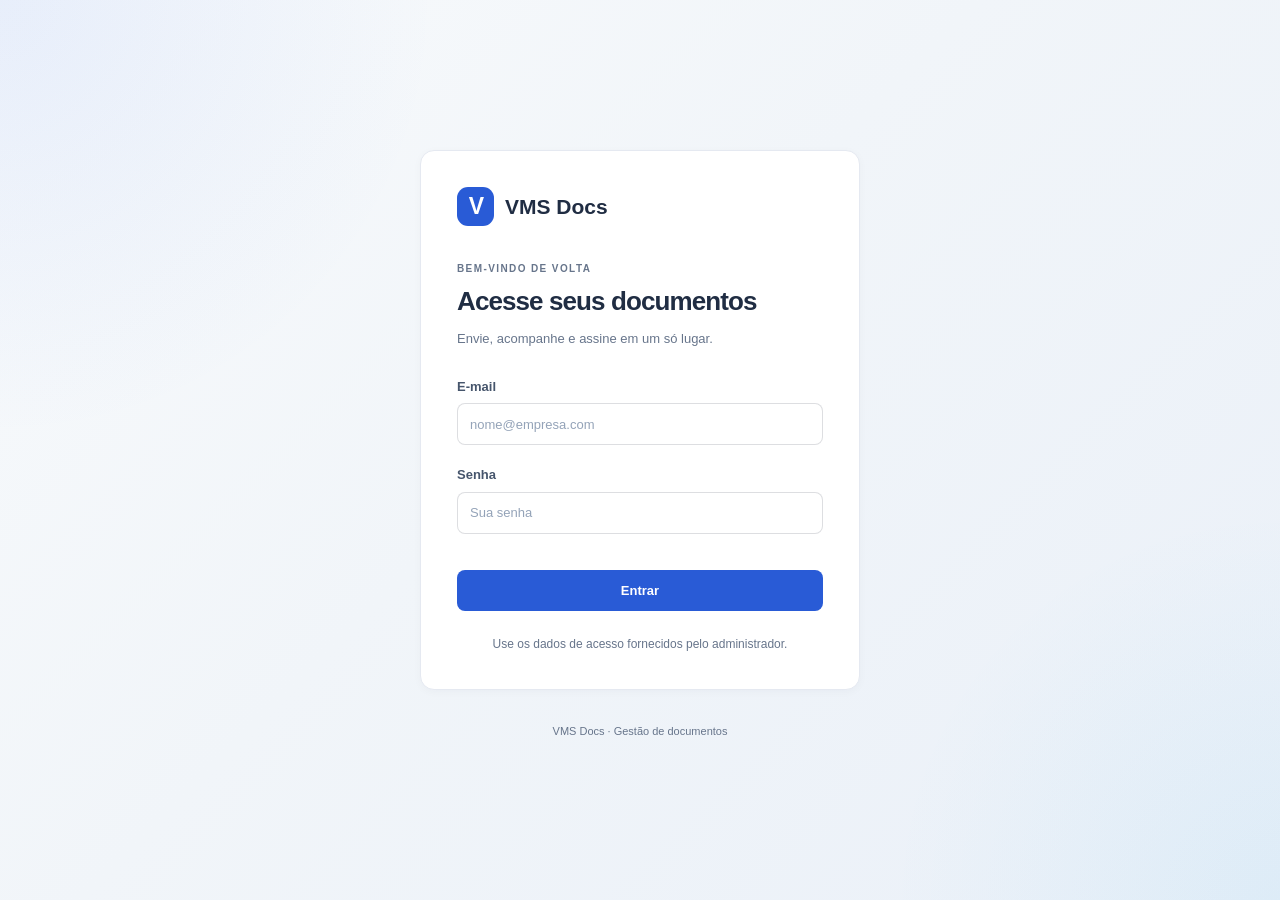
==== commit 7ffec92f: "#correção de usabilidade do sistema" ====
--- a/frontend/index.html
+++ b/frontend/index.html
@@ -1,190 +1,36 @@
 <!DOCTYPE html>
 <html lang="pt-BR">
-
-<head>
-
+  <head>
     <meta charset="UTF-8">
-
-    <meta
-            name="viewport"
-            content="width=device-width, initial-scale=1.0"
-    >
-
-    <title>
-        Login - VMS Docs
-    </title>
-
-    <link
-            rel="stylesheet"
-            href="css/style.css"
-    >
-
-</head>
-
-
-<body>
-
-<div class="bg-grid"></div>
-
-
-<div class="auth-wrapper">
-
-    <section class="auth-card glass-card">
-
-
-        <!-- =========================================
-             MARCA
-        ========================================== -->
-
-        <div class="brand-block">
-
-            <div class="brand-badge">
-                VMS
-            </div>
-
-            <h1>
-                VMS Docs
-            </h1>
-
-            <p>
-                Sistema de Gestão e Assinatura de Documentos
-            </p>
-
-        </div>
-
-
-        <!-- =========================================
-             APRESENTAÇÃO
-        ========================================== -->
-
-        <div
-                class="info-box"
-                style="margin-bottom: 24px;"
-        >
-
-            <strong>
-                Bem-vindo
-            </strong>
-
-            <br><br>
-
-            Acesse sua conta para gerenciar,
-            organizar, enviar e assinar documentos.
-
-        </div>
-
-
-        <!-- =========================================
-             LOGIN
-        ========================================== -->
-
-        <div class="form-group">
-
-            <label for="email">
-                E-mail
-            </label>
-
-            <input
-                    type="email"
-                    id="email"
-                    placeholder="Digite seu e-mail"
-                    autocomplete="email"
-            >
-
-        </div>
-
-
-        <div class="form-group">
-
-            <label for="password">
-                Senha
-            </label>
-
-            <input
-                    type="password"
-                    id="password"
-                    placeholder="Digite sua senha"
-                    autocomplete="current-password"
-            >
-
-        </div>
-
-
-        <!-- MENSAGEM -->
-
-        <div
-                id="msg"
-                class="form-message"
-        ></div>
-
-
-        <!-- BOTÃO -->
-
-        <button
-                class="btn-primary full"
-                onclick="login()"
-        >
-            Entrar
-        </button>
-
-
-        <!-- =========================================
-             INFORMAÇÕES
-        ========================================== -->
-
-        <div
-                style="
-                    margin-top: 26px;
-                    padding-top: 20px;
-                    border-top: 1px solid var(--border);
-                "
-        >
-
-            <p
-                    class="muted-text"
-                    style="
-                        margin: 0;
-                        text-align: center;
-                        line-height: 1.6;
-                    "
-            >
-                Utilize o e-mail e a senha
-                cadastrados pelo administrador.
-            </p>
-
-        </div>
-
-
-    </section>
-
-</div>
-
-
-<script src="js/api.js"></script>
-
-
-<script>
-
-    /*
-     * Permite entrar pressionando ENTER.
-     */
-
-    document.addEventListener(
-        "keydown",
-        function (event) {
-
-            if (
-                event.key === "Enter"
-            ) {
-
-                login();
-            }
-        }
-    );
-
-</script>
-
-
-</body>
-
-</html>+    <meta name="viewport" content="width=device-width,initial-scale=1">
+    <title>Entrar · VMS Docs</title>
+    <link rel="stylesheet" href="css/style.css">
+    <link rel="stylesheet" href="css/app.css">
+  </head>
+  <body class="auth-page">
+    <main class="auth-layout">
+      <section class="auth-card glass-card">
+        <a class="auth-brand" href="index.html">
+          <span class="brand-badge small">V</span>VMS Docs</a>
+        <p class="eyebrow">BEM-VINDO DE VOLTA</p>
+        <h1>Acesse seus documentos</h1>
+        <p class="auth-description">Envie, acompanhe e assine em um só lugar.</p>
+        <form onsubmit="event.preventDefault(); login()">
+          <div class="form-group">
+            <label for="email">E-mail</label>
+            <input id="email" name="email" type="email" required autocomplete="username" placeholder="nome@empresa.com">
+          </div>
+          <div class="form-group">
+            <label for="password">Senha</label>
+            <input id="password" name="password" type="password" required autocomplete="current-password" placeholder="Sua senha">
+          </div>
+          <p id="msg" class="form-message" role="status" aria-live="polite"></p>
+          <button type="submit" class="btn-primary full">Entrar</button>
+        </form>
+        <p class="auth-footnote">Use os dados de acesso fornecidos pelo administrador.</p>
+      </section>
+      <p class="auth-caption">VMS Docs · Gestão de documentos</p>
+    </main>
+    <script src="js/api.js"></script>
+  </body>
+</html>
--- a/frontend/css/app.css
+++ b/frontend/css/app.css
@@ -0,0 +1,182 @@
+/* Shared application layout. Existing theme preference is preserved. */
+:root { --radius-sm:8px; --radius-md:10px; --radius-lg:14px; --shadow:0 2px 8px rgba(0,0,0,.06); }
+html[data-theme="light"] { --bg-main:#f5f7fb; --card-bg:#fff; --border:#e5e9f1; --text-primary:#202d43; --text-secondary:#46556c; --text-muted:#67758b; --primary:#295bd6; --primary-soft:#edf2ff; --shadow:0 2px 8px rgba(30,45,75,.03); }
+[hidden] { display:none !important; }
+body.workspace-page,body.auth-page { background:var(--bg-main); font-size:14px; line-height:1.5; }
+button,a,input,select,textarea { -webkit-tap-highlight-color:transparent; }
+button,a { touch-action:manipulation; }
+button { cursor:pointer; }
+button:disabled { cursor:not-allowed; opacity:.5; }
+a:focus-visible,button:focus-visible { outline:3px solid var(--primary); outline-offset:4px; }
+.workspace-page .layout { display:grid; grid-template-columns:236px minmax(0,1fr); padding:0; gap:0; min-height:100vh; }
+.glass-card { background:var(--card-bg); backdrop-filter:none; border:1px solid var(--border); border-radius:14px; box-shadow:var(--shadow); padding:24px; }
+.workspace-page .sidebar { top:0; min-height:100dvh; max-height:100dvh; overflow-y:auto; border-radius:0; border-width:0 1px 0 0; padding:30px 16px 18px; gap:26px; box-shadow:none; z-index:20; }
+.sidebar-brand { text-decoration:none; padding:0 8px 25px; gap:11px; }
+.sidebar-brand strong { display:block; font-size:19px; letter-spacing:-.5px; }
+.sidebar-brand small { display:block; color:var(--text-muted); font-size:11px; margin-top:2px; }
+.brand-badge.small { border-radius:11px; width:37px; height:39px; font-size:23px; letter-spacing:-2px; color:#fff; background:#295bd6; box-shadow:none; }
+.sidebar-title { font-size:10px; letter-spacing:.12em; font-weight:600; color:var(--text-muted); padding:0 12px; margin-bottom:10px; }
+.sidebar-nav { gap:4px; }
+.sidebar-nav a,html[data-theme="light"] .sidebar-nav a { gap:11px; color:var(--text-secondary); min-height:43px; padding:10px 12px; border:0; border-radius:8px; font-size:13px; font-weight:500; }
+.sidebar-nav a svg { flex-shrink:0; opacity:.8; }
+.sidebar-nav a:hover { background:var(--card-bg-soft); color:var(--text-primary); }
+.sidebar-nav a.active,html[data-theme="light"] .sidebar-nav a.active { color:var(--primary); background:var(--primary-soft); font-weight:650; box-shadow:none; }
+.account-name { margin:0 12px 7px; font-weight:600; font-size:12px; overflow-wrap:anywhere; }
+.sidebar-theme-section { padding:0 10px; }
+.sidebar-theme-box { padding:5px 0; background:transparent; border:0; }
+.sidebar-theme-section .sidebar-title { padding:0; }
+.workspace-page .content { width:100%; max-width:1500px; min-width:0; padding:40px 44px 64px; margin:0 auto; display:flex; flex-direction:column; gap:25px; }
+.page-header { display:flex; align-items:center; justify-content:space-between; gap:24px; padding:0 0 6px; }
+.eyebrow { margin:0 0 9px; font-size:10px; font-weight:700; color:var(--text-muted); letter-spacing:.14em; }
+.page-header h1,.auth-card h1 { font-size:29px; font-weight:700; letter-spacing:-.9px; line-height:1.25; margin:0; }
+.page-header p:not(.eyebrow) { color:var(--text-muted); margin:9px 0 0; max-width:640px; }
+.header-actions { flex-shrink:0; display:flex; gap:10px; }
+.btn-primary,.btn-secondary,.btn-text { display:inline-flex; align-items:center; justify-content:center; gap:8px; font-size:13px; font-weight:600; padding:10px 15px; min-height:41px; border-radius:8px; text-decoration:none; white-space:normal; transition:background .15s,color .15s; }
+.btn-primary { background:var(--primary); color:#fff; box-shadow:none; border:1px solid transparent; }
+.btn-primary:hover { background:var(--primary-hover); transform:none; box-shadow:none; }
+.btn-secondary,html[data-theme="light"] .btn-secondary { color:var(--text-secondary); background:var(--card-bg); border:1px solid var(--border); box-shadow:none; }
+.btn-secondary:hover { color:var(--text-primary); background:var(--card-bg-soft); transform:none; }
+.btn-text { color:var(--text-muted); border:1px solid transparent; background:transparent; }
+.btn-text:hover { color:var(--primary); background:var(--primary-soft); }
+.small-btn { font-size:12px; padding:7px 10px; min-height:34px; }
+.action-row { gap:8px; display:flex; flex-wrap:wrap; align-items:center; }
+.overview-grid { display:grid; grid-template-columns:repeat(3,minmax(0,1fr)); gap:18px; }
+.summary-card { text-decoration:none; border:1px solid var(--border); background:var(--card-bg); padding:22px 24px; border-radius:12px; display:flex; flex-direction:column; gap:8px; }
+.summary-card:hover { border-color:var(--primary); }
+.summary-card>span { display:flex; align-items:center; gap:8px; font-weight:550; color:var(--text-secondary); font-size:13px; }
+.summary-card svg { color:var(--primary); width:18px; }
+.summary-card strong { font-size:32px; letter-spacing:-1px; line-height:1.4; }
+.summary-card small { font-size:12px; color:var(--text-muted); }
+.workspace-card { padding:0; overflow:hidden; }
+.workspace-card>[data-dashboard-panel] { padding:24px; }
+.workspace-card>.section-header { padding:24px 24px 0; }
+.workspace-card>.table-wrapper { padding:0 24px 16px; }
+.document-tabs { display:flex; gap:26px; border-bottom:1px solid var(--border); padding:0 24px; }
+.document-tabs a { display:block; padding:18px 2px 14px; border-bottom:2px solid transparent; color:var(--text-muted); text-decoration:none; font-weight:600; }
+.document-tabs a.active { color:var(--primary); border-bottom-color:var(--primary); }
+.section-header { display:flex; align-items:center; justify-content:space-between; gap:18px; margin-bottom:20px; }
+.section-title { font-size:17px; letter-spacing:-.3px; font-weight:650; margin:0 0 7px; }
+.section-description { font-size:13px; line-height:1.6; margin:0; color:var(--text-muted); }
+.glass-card>h2 { margin-bottom:24px; }
+.filter-bar { display:flex; gap:10px; align-items:center; flex-wrap:wrap; margin:0 0 22px; }
+.search-field { flex:1; min-width:190px; }
+.filter-bar select { width:210px; }
+input,select,textarea { border-radius:8px; font-size:13px; padding:11px 12px; min-height:42px; }
+textarea { min-height:90px; }
+label { font-size:13px; margin-bottom:7px; }
+.required { color:var(--primary); }
+.optional { font-weight:400; color:var(--text-muted); font-size:11px; margin-left:5px; }
+input[type="checkbox"] { width:18px; height:18px; min-height:0; flex-shrink:0; accent-color:var(--primary); padding:0; }
+.form-group { margin:0 0 20px; }
+.form-card { width:100%; max-width:780px; }
+.form-group:last-child { margin-bottom:0; }
+.grid-2 { display:grid; grid-template-columns:repeat(2,minmax(0,1fr)); gap:22px; }
+.field-hint { font-size:12px; color:var(--text-muted); margin:8px 0 0; line-height:1.6; }
+.inline-link { display:inline-block; color:var(--primary); text-decoration:none; font-size:12px; margin-top:8px; }
+.inline-link:hover,.page-note a:hover { text-decoration:underline; }
+.form-footer { display:flex; flex-wrap:wrap; justify-content:space-between; gap:18px; align-items:center; border-top:1px solid var(--border); padding-top:21px; margin-top:24px; }
+.form-footer .field-hint { margin:0; flex:1; min-width:180px; }
+.form-message { min-height:0; margin:14px 0 0; color:var(--text-secondary); font-size:13px; overflow-wrap:anywhere; }
+.form-message:empty { display:none; }
+.form-message:not(:empty) { padding:12px 14px; border-radius:8px; background:var(--primary-soft); }
+.form-message[data-kind="error"] { background:var(--danger-soft); color:var(--danger); }
+.form-message[data-kind="success"] { background:var(--success-soft); color:var(--success); }
+.compose-card { max-width:100%; }
+.subtle-badge { padding:4px 9px; border:1px solid var(--border); border-radius:6px; font-size:11px; color:var(--text-muted); }
+.send-options { border-top:1px solid var(--border); padding-top:20px; display:flex; align-items:center; justify-content:space-between; gap:20px; }
+.checkbox-row { display:flex; align-items:center; gap:12px; margin:0; cursor:pointer; }
+.checkbox-row strong { font-size:13px; font-weight:600; display:block; }
+.checkbox-row small { display:block; color:var(--text-muted); font-weight:400; margin-top:3px; font-size:12px; }
+.signature-summary { background:var(--success-soft); color:var(--success); border-radius:8px; margin-top:16px; padding:12px 14px; font-size:13px; }
+.page-note { color:var(--text-muted); font-size:12px; margin:0; }
+.page-note a { color:var(--primary); text-decoration:none; }
+.table-wrapper { overflow-x:auto; border:0; border-radius:0; }
+.modern-table { width:100%; border-collapse:collapse; font-size:13px; }
+.modern-table th { font-size:10px; text-transform:uppercase; letter-spacing:.07em; font-weight:650; color:var(--text-muted); background:var(--card-bg-soft); padding:13px 14px; border-bottom:1px solid var(--border); white-space:nowrap; }
+.modern-table td { padding:17px 14px; border-bottom:1px solid var(--border); color:var(--text-secondary); vertical-align:middle; overflow-wrap:anywhere; max-width:340px; }
+.modern-table tbody tr:last-child td { border-bottom:0; }
+.modern-table tbody tr:hover { background:var(--card-bg-soft); }
+.table-title { font-size:13px; font-weight:600; color:var(--text-primary); }
+.status-badge { border:0; border-radius:6px; font-size:11px; padding:5px 8px; font-weight:550; white-space:nowrap; }
+.status-sent { color:var(--primary); background:var(--primary-soft); }
+.empty-state { padding:44px 20px; text-align:center; }
+.empty-icon { display:inline-flex; color:var(--text-muted); border:1px solid var(--border); padding:12px; border-radius:12px; margin-bottom:15px; }
+.empty-state h3 { font-size:16px; margin:0 0 8px; }
+.empty-state p { color:var(--text-muted); font-size:13px; margin:0; }
+.list-feedback { font-size:12px; color:var(--text-muted); margin:0 0 16px; overflow-wrap:anywhere; }
+.loading-cell { color:var(--text-muted); text-align:center; }
+.compact-filter { display:flex; align-items:center; gap:10px; }
+.compact-filter label { margin:0; white-space:nowrap; color:var(--text-muted); font-size:12px; }
+.compact-filter select { width:auto; max-width:240px; }
+.viewer-card { padding:0; overflow:hidden; scroll-margin-top:20px; }
+.viewer-toolbar { margin:0; padding:18px 24px; display:flex; align-items:center; justify-content:space-between; gap:16px; border-bottom:1px solid var(--border); }
+.viewer-toolbar h2 { margin-bottom:4px; }
+.pdf-container { background:var(--bg-secondary); padding:24px; max-height:75vh; min-height:160px; overflow:auto; display:flex; flex-direction:column; align-items:center; gap:22px; }
+.pdf-page-wrapper { box-shadow:0 3px 15px rgba(0,0,0,.12); }
+.pdf-page-canvas { border-radius:2px; height:auto; }
+.signature-preview { font-size:10px; min-height:60px; width:210px; border-radius:3px; }
+.management-grid { display:grid; grid-template-columns:minmax(280px,350px) minmax(0,1fr); gap:24px; align-items:start; }
+.management-grid>.glass-card { min-width:0; }
+.folder-grid { display:grid; grid-template-columns:repeat(auto-fill,minmax(210px,1fr)); gap:16px; margin-top:20px; }
+.folder-card { padding:20px; border-radius:10px; box-shadow:none; background:var(--card-bg-soft); }
+.folder-card h4 { margin:10px 0 5px; font-size:15px; }
+.folder-card p { font-size:12px; color:var(--text-muted); }
+.folder-icon { font-size:24px; }
+.file-field { padding:20px; border:1px dashed var(--border-strong); border-radius:10px; background:var(--card-bg-soft); }
+.file-field input { border:0; padding:5px 0; background:transparent; }
+input::file-selector-button { background:var(--primary-soft); color:var(--primary); border:1px solid var(--border); border-radius:6px; padding:9px 13px; margin-right:14px; cursor:pointer; }
+.selected-file { margin-top:14px; font-size:12px; overflow-wrap:anywhere; }
+.selected-file span { margin-left:12px; color:var(--text-muted); }
+.success-actions { display:flex; flex-wrap:wrap; gap:10px; margin-top:18px; }
+.app-toast { position:fixed; bottom:25px; left:50%; transform:translateX(-50%); padding:14px 22px; max-width:min(600px,90vw); border-radius:10px; border:1px solid var(--border); box-shadow:0 8px 35px #0003; background:var(--card-bg); color:var(--text-primary); z-index:80; }
+.app-toast[data-kind="success"] { border-left:4px solid var(--success); }
+.sr-only { position:absolute; width:1px; height:1px; overflow:hidden; clip-path:inset(50%); white-space:nowrap; }
+.skip-link { position:fixed; top:-60px; left:20px; z-index:100; padding:10px 20px; background:var(--primary); color:#fff; }
+.skip-link:focus { top:12px; }
+.mobile-bar { display:none; }
+.auth-layout { min-height:100dvh; display:flex; flex-direction:column; align-items:center; justify-content:center; padding:40px 20px; gap:22px; }
+.auth-page .auth-card { max-width:440px; width:100%; padding:36px; }
+.auth-brand { display:flex; align-items:center; gap:11px; font-size:21px; font-weight:700; text-decoration:none; margin-bottom:35px; }
+.auth-card h1 { font-size:26px; }
+.auth-description { margin:12px 0 28px; color:var(--text-muted); font-size:13px; }
+.auth-card .full { width:100%; margin-top:16px; }
+.auth-footnote { margin:24px 0 0; color:var(--text-muted); font-size:12px; text-align:center; }
+.auth-caption { font-size:11px; color:var(--text-muted); }
+.auth-back { display:block; text-align:center; margin-top:22px; color:var(--primary); text-decoration:none; font-size:13px; }
+@media(min-width:1600px) { .workspace-page .content { padding-left:56px; padding-right:56px; } }
+@media(max-width:1150px) { .workspace-page .layout { grid-template-columns:212px minmax(0,1fr); } .workspace-page .content { padding:30px 26px 50px; } .management-grid { grid-template-columns:1fr; } .overview-grid { gap:12px; } .summary-card { padding:18px; } }
+@media(max-width:760px) {
+ .workspace-page .layout { display:block; } .workspace-page .content { padding:24px 16px 40px; gap:20px; }
+ .mobile-bar { display:flex; height:61px; position:sticky; top:0; align-items:center; justify-content:space-between; padding:10px 16px; background:var(--card-bg); border-bottom:1px solid var(--border); z-index:40; }
+ .mobile-brand { text-decoration:none; font-weight:700; font-size:18px; }
+ .workspace-page .sidebar { display:none; position:fixed; top:61px; left:0; width:min(290px,86vw); min-height:calc(100dvh - 61px); max-height:calc(100dvh - 61px); box-shadow:16px 0 30px #0002; }
+ .workspace-page.navigation-open .sidebar { display:flex; }
+ .page-header { align-items:flex-start; flex-wrap:wrap; gap:16px; } .page-header h1 { font-size:25px; }
+ .page-header p:not(.eyebrow) { font-size:13px; } .overview-grid { grid-template-columns:1fr; gap:10px; }
+ .summary-card { display:grid; grid-template-columns:1fr auto; gap:3px 15px; padding:16px 18px; } .summary-card strong { grid-column:2; grid-row:1/3; font-size:27px; align-self:center; }
+ .summary-card small { font-size:11px; } .glass-card { padding:20px; }
+ .workspace-card { padding:0; } .workspace-card>[data-dashboard-panel] { padding:18px; }
+ .workspace-card>.section-header { padding:18px 18px 0; } .workspace-card>.table-wrapper { padding:0 18px 12px; }
+ .grid-2 { grid-template-columns:1fr; gap:0; } .section-header,.send-options { flex-wrap:wrap; }
+ .filter-bar select { flex:1; min-width:150px; } .search-field { flex-basis:100%; }
+ .form-footer { align-items:stretch; } .form-footer>.action-row { justify-content:flex-end; flex:1; }
+ .viewer-toolbar { flex-wrap:wrap; padding:16px; } .viewer-toolbar .action-row { width:100%; justify-content:flex-end; }
+ .pdf-container { padding:12px; max-height:65vh; } .viewer-card { padding:0; }
+ .document-tabs { padding:0 18px; gap:22px; } .compact-filter { flex-wrap:wrap; }
+ .auth-page .auth-card { padding:28px 24px; } .auth-layout { padding:25px 16px; }
+}
+@media(prefers-reduced-motion:reduce) { html { scroll-behavior:auto; } *,*::before,*::after { transition:none!important; animation:none!important; } }
+
+/* Keep key actions within reach while reviewing long PDFs. */
+.viewer-card { overflow:clip; }
+.viewer-toolbar { position:sticky; top:0; z-index:5; background:var(--card-bg); }
+html[data-theme="light"] .status-returned { color:#7931b3; background:#f3eafa; }
+html[data-theme="light"] .status-read { color:#176d49; background:#e9f6ef; }
+html[data-theme="light"] .status-signed { color:#176d49; background:#e9f6ef; }
+.folder-card:focus-visible { outline:3px solid var(--primary); outline-offset:3px; }
+.auth-page .success { color:var(--success); margin:12px 0; }
+.auth-page .error { color:var(--danger); margin:12px 0; }
+@media(max-width:760px) { .viewer-toolbar { top:61px; } }
+
+html[data-theme="light"] { color-scheme:light; }
+html[data-theme="dark"] { color-scheme:dark; }
